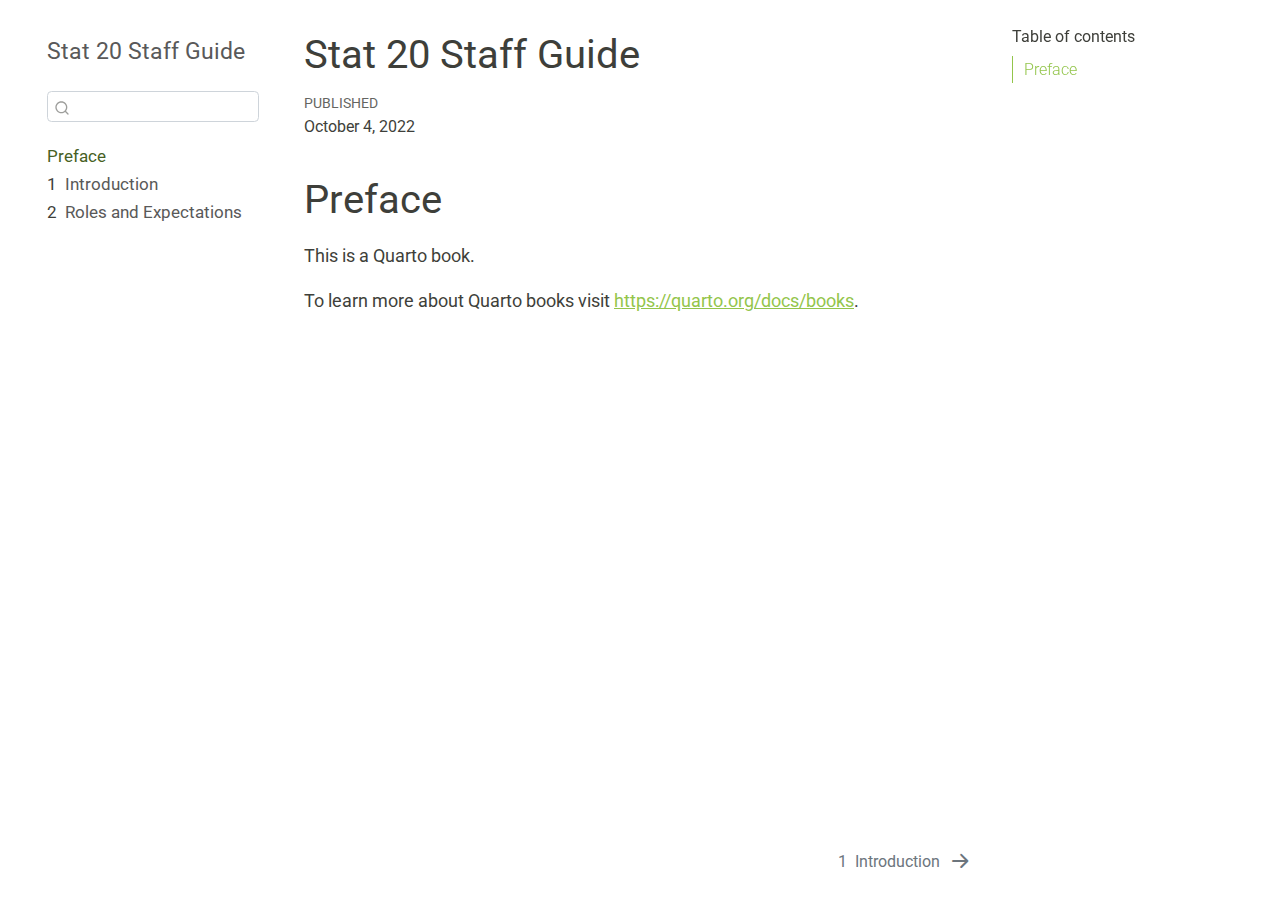
==== index.html @ 9187ca7d "Built site for gh-pages" ====
<!DOCTYPE html>
<html xmlns="http://www.w3.org/1999/xhtml" lang="en" xml:lang="en"><head>

<meta charset="utf-8">
<meta name="generator" content="quarto-1.1.113">

<meta name="viewport" content="width=device-width, initial-scale=1.0, user-scalable=yes">

<meta name="dcterms.date" content="2022-10-04">

<title>Stat 20 Staff Guide</title>
<style>
code{white-space: pre-wrap;}
span.smallcaps{font-variant: small-caps;}
div.columns{display: flex; gap: min(4vw, 1.5em);}
div.column{flex: 1;}
div.hanging-indent{margin-left: 1.5em; text-indent: -1.5em;}
ul.task-list{list-style: none;}
ul.task-list li input[type="checkbox"] {
  width: 0.8em;
  margin: 0 0.8em 0.2em -1.6em;
  vertical-align: middle;
}
</style>


<script src="site_libs/quarto-nav/quarto-nav.js"></script>
<script src="site_libs/quarto-nav/headroom.min.js"></script>
<script src="site_libs/clipboard/clipboard.min.js"></script>
<script src="site_libs/quarto-search/autocomplete.umd.js"></script>
<script src="site_libs/quarto-search/fuse.min.js"></script>
<script src="site_libs/quarto-search/quarto-search.js"></script>
<meta name="quarto:offset" content="./">
<link href="./intro.html" rel="next">
<script src="site_libs/quarto-html/quarto.js"></script>
<script src="site_libs/quarto-html/popper.min.js"></script>
<script src="site_libs/quarto-html/tippy.umd.min.js"></script>
<script src="site_libs/quarto-html/anchor.min.js"></script>
<link href="site_libs/quarto-html/tippy.css" rel="stylesheet">
<link href="site_libs/quarto-html/quarto-syntax-highlighting.css" rel="stylesheet" id="quarto-text-highlighting-styles">
<script src="site_libs/bootstrap/bootstrap.min.js"></script>
<link href="site_libs/bootstrap/bootstrap-icons.css" rel="stylesheet">
<link href="site_libs/bootstrap/bootstrap.min.css" rel="stylesheet" id="quarto-bootstrap" data-mode="light">
<script id="quarto-search-options" type="application/json">{
  "location": "sidebar",
  "copy-button": false,
  "collapse-after": 3,
  "panel-placement": "start",
  "type": "textbox",
  "limit": 20,
  "language": {
    "search-no-results-text": "No results",
    "search-matching-documents-text": "matching documents",
    "search-copy-link-title": "Copy link to search",
    "search-hide-matches-text": "Hide additional matches",
    "search-more-match-text": "more match in this document",
    "search-more-matches-text": "more matches in this document",
    "search-clear-button-title": "Clear",
    "search-detached-cancel-button-title": "Cancel",
    "search-submit-button-title": "Submit"
  }
}</script>


</head>

<body class="nav-sidebar floating">

<div id="quarto-search-results"></div>
  <header id="quarto-header" class="headroom fixed-top">
  <nav class="quarto-secondary-nav" data-bs-toggle="collapse" data-bs-target="#quarto-sidebar" aria-controls="quarto-sidebar" aria-expanded="false" aria-label="Toggle sidebar navigation" onclick="if (window.quartoToggleHeadroom) { window.quartoToggleHeadroom(); }">
    <div class="container-fluid d-flex justify-content-between">
      <h1 class="quarto-secondary-nav-title">Stat 20 Staff Guide</h1>
      <button type="button" class="quarto-btn-toggle btn" aria-label="Show secondary navigation">
        <i class="bi bi-chevron-right"></i>
      </button>
    </div>
  </nav>
</header>
<!-- content -->
<div id="quarto-content" class="quarto-container page-columns page-rows-contents page-layout-article">
<!-- sidebar -->
  <nav id="quarto-sidebar" class="sidebar collapse sidebar-navigation floating overflow-auto">
    <div class="pt-lg-2 mt-2 text-left sidebar-header">
    <div class="sidebar-title mb-0 py-0">
      <a href="./">Stat 20 Staff Guide</a> 
    </div>
      </div>
      <div class="mt-2 flex-shrink-0 align-items-center">
        <div class="sidebar-search">
        <div id="quarto-search" class="" title="Search"></div>
        </div>
      </div>
    <div class="sidebar-menu-container"> 
    <ul class="list-unstyled mt-1">
        <li class="sidebar-item">
  <div class="sidebar-item-container"> 
  <a href="./index.html" class="sidebar-item-text sidebar-link active">Preface</a>
  </div>
</li>
        <li class="sidebar-item">
  <div class="sidebar-item-container"> 
  <a href="./intro.html" class="sidebar-item-text sidebar-link"><span class="chapter-number">1</span>&nbsp; <span class="chapter-title">Introduction</span></a>
  </div>
</li>
        <li class="sidebar-item">
  <div class="sidebar-item-container"> 
  <a href="./roles-and-expectations.html" class="sidebar-item-text sidebar-link"><span class="chapter-number">2</span>&nbsp; <span class="chapter-title">Roles and Expectations</span></a>
  </div>
</li>
    </ul>
    </div>
</nav>
<!-- margin-sidebar -->
    <div id="quarto-margin-sidebar" class="sidebar margin-sidebar">
        <nav id="TOC" role="doc-toc" class="toc-active">
    <h2 id="toc-title">Table of contents</h2>
   
  <ul>
  <li><a href="#preface" id="toc-preface" class="nav-link active" data-scroll-target="#preface">Preface</a></li>
  </ul>
</nav>
    </div>
<!-- main -->
<main class="content" id="quarto-document-content">

<header id="title-block-header" class="quarto-title-block default">
<div class="quarto-title">
<h1 class="title d-none d-lg-block">Stat 20 Staff Guide</h1>
</div>



<div class="quarto-title-meta">

    
    <div>
    <div class="quarto-title-meta-heading">Published</div>
    <div class="quarto-title-meta-contents">
      <p class="date">October 4, 2022</p>
    </div>
  </div>
    
  </div>
  

</header>

<section id="preface" class="level1 unnumbered">
<h1 class="unnumbered">Preface</h1>
<p>This is a Quarto book.</p>
<p>To learn more about Quarto books visit <a href="https://quarto.org/docs/books" class="uri">https://quarto.org/docs/books</a>.</p>


</section>

</main> <!-- /main -->
<script id="quarto-html-after-body" type="application/javascript">
window.document.addEventListener("DOMContentLoaded", function (event) {
  const toggleBodyColorMode = (bsSheetEl) => {
    const mode = bsSheetEl.getAttribute("data-mode");
    const bodyEl = window.document.querySelector("body");
    if (mode === "dark") {
      bodyEl.classList.add("quarto-dark");
      bodyEl.classList.remove("quarto-light");
    } else {
      bodyEl.classList.add("quarto-light");
      bodyEl.classList.remove("quarto-dark");
    }
  }
  const toggleBodyColorPrimary = () => {
    const bsSheetEl = window.document.querySelector("link#quarto-bootstrap");
    if (bsSheetEl) {
      toggleBodyColorMode(bsSheetEl);
    }
  }
  toggleBodyColorPrimary();  
  const icon = "";
  const anchorJS = new window.AnchorJS();
  anchorJS.options = {
    placement: 'right',
    icon: icon
  };
  anchorJS.add('.anchored');
  const clipboard = new window.ClipboardJS('.code-copy-button', {
    target: function(trigger) {
      return trigger.previousElementSibling;
    }
  });
  clipboard.on('success', function(e) {
    // button target
    const button = e.trigger;
    // don't keep focus
    button.blur();
    // flash "checked"
    button.classList.add('code-copy-button-checked');
    var currentTitle = button.getAttribute("title");
    button.setAttribute("title", "Copied!");
    setTimeout(function() {
      button.setAttribute("title", currentTitle);
      button.classList.remove('code-copy-button-checked');
    }, 1000);
    // clear code selection
    e.clearSelection();
  });
  function tippyHover(el, contentFn) {
    const config = {
      allowHTML: true,
      content: contentFn,
      maxWidth: 500,
      delay: 100,
      arrow: false,
      appendTo: function(el) {
          return el.parentElement;
      },
      interactive: true,
      interactiveBorder: 10,
      theme: 'quarto',
      placement: 'bottom-start'
    };
    window.tippy(el, config); 
  }
  const noterefs = window.document.querySelectorAll('a[role="doc-noteref"]');
  for (var i=0; i<noterefs.length; i++) {
    const ref = noterefs[i];
    tippyHover(ref, function() {
      // use id or data attribute instead here
      let href = ref.getAttribute('data-footnote-href') || ref.getAttribute('href');
      try { href = new URL(href).hash; } catch {}
      const id = href.replace(/^#\/?/, "");
      const note = window.document.getElementById(id);
      return note.innerHTML;
    });
  }
  var bibliorefs = window.document.querySelectorAll('a[role="doc-biblioref"]');
  for (var i=0; i<bibliorefs.length; i++) {
    const ref = bibliorefs[i];
    const cites = ref.parentNode.getAttribute('data-cites').split(' ');
    tippyHover(ref, function() {
      var popup = window.document.createElement('div');
      cites.forEach(function(cite) {
        var citeDiv = window.document.createElement('div');
        citeDiv.classList.add('hanging-indent');
        citeDiv.classList.add('csl-entry');
        var biblioDiv = window.document.getElementById('ref-' + cite);
        if (biblioDiv) {
          citeDiv.innerHTML = biblioDiv.innerHTML;
        }
        popup.appendChild(citeDiv);
      });
      return popup.innerHTML;
    });
  }
});
</script>
<nav class="page-navigation">
  <div class="nav-page nav-page-previous">
  </div>
  <div class="nav-page nav-page-next">
      <a href="./intro.html" class="pagination-link">
        <span class="nav-page-text"><span class="chapter-number">1</span>&nbsp; <span class="chapter-title">Introduction</span></span> <i class="bi bi-arrow-right-short"></i>
      </a>
  </div>
</nav>
</div> <!-- /content -->



</body></html>
---- site_libs/quarto-html/tippy.css ----
.tippy-box[data-animation=fade][data-state=hidden]{opacity:0}[data-tippy-root]{max-width:calc(100vw - 10px)}.tippy-box{position:relative;background-color:#333;color:#fff;border-radius:4px;font-size:14px;line-height:1.4;white-space:normal;outline:0;transition-property:transform,visibility,opacity}.tippy-box[data-placement^=top]>.tippy-arrow{bottom:0}.tippy-box[data-placement^=top]>.tippy-arrow:before{bottom:-7px;left:0;border-width:8px 8px 0;border-top-color:initial;transform-origin:center top}.tippy-box[data-placement^=bottom]>.tippy-arrow{top:0}.tippy-box[data-placement^=bottom]>.tippy-arrow:before{top:-7px;left:0;border-width:0 8px 8px;border-bottom-color:initial;transform-origin:center bottom}.tippy-box[data-placement^=left]>.tippy-arrow{right:0}.tippy-box[data-placement^=left]>.tippy-arrow:before{border-width:8px 0 8px 8px;border-left-color:initial;right:-7px;transform-origin:center left}.tippy-box[data-placement^=right]>.tippy-arrow{left:0}.tippy-box[data-placement^=right]>.tippy-arrow:before{left:-7px;border-width:8px 8px 8px 0;border-right-color:initial;transform-origin:center right}.tippy-box[data-inertia][data-state=visible]{transition-timing-function:cubic-bezier(.54,1.5,.38,1.11)}.tippy-arrow{width:16px;height:16px;color:#333}.tippy-arrow:before{content:"";position:absolute;border-color:transparent;border-style:solid}.tippy-content{position:relative;padding:5px 9px;z-index:1}
---- site_libs/quarto-html/quarto-syntax-highlighting.css ----
/* quarto syntax highlight colors */
:root {
  --quarto-hl-ot-color: #003B4F;
  --quarto-hl-at-color: #657422;
  --quarto-hl-ss-color: #20794D;
  --quarto-hl-an-color: #5E5E5E;
  --quarto-hl-fu-color: #4758AB;
  --quarto-hl-st-color: #20794D;
  --quarto-hl-cf-color: #003B4F;
  --quarto-hl-op-color: #5E5E5E;
  --quarto-hl-er-color: #AD0000;
  --quarto-hl-bn-color: #AD0000;
  --quarto-hl-al-color: #AD0000;
  --quarto-hl-va-color: #111111;
  --quarto-hl-bu-color: inherit;
  --quarto-hl-ex-color: inherit;
  --quarto-hl-pp-color: #AD0000;
  --quarto-hl-in-color: #5E5E5E;
  --quarto-hl-vs-color: #20794D;
  --quarto-hl-wa-color: #5E5E5E;
  --quarto-hl-do-color: #5E5E5E;
  --quarto-hl-im-color: #00769E;
  --quarto-hl-ch-color: #20794D;
  --quarto-hl-dt-color: #AD0000;
  --quarto-hl-fl-color: #AD0000;
  --quarto-hl-co-color: #5E5E5E;
  --quarto-hl-cv-color: #5E5E5E;
  --quarto-hl-cn-color: #8f5902;
  --quarto-hl-sc-color: #5E5E5E;
  --quarto-hl-dv-color: #AD0000;
  --quarto-hl-kw-color: #003B4F;
}

/* other quarto variables */
:root {
  --quarto-font-monospace: SFMono-Regular, Menlo, Monaco, Consolas, "Liberation Mono", "Courier New", monospace;
}

pre > code.sourceCode > span {
  color: #003B4F;
}

code span {
  color: #003B4F;
}

code.sourceCode > span {
  color: #003B4F;
}

div.sourceCode,
div.sourceCode pre.sourceCode {
  color: #003B4F;
}

code span.ot {
  color: #003B4F;
}

code span.at {
  color: #657422;
}

code span.ss {
  color: #20794D;
}

code span.an {
  color: #5E5E5E;
}

code span.fu {
  color: #4758AB;
}

code span.st {
  color: #20794D;
}

code span.cf {
  color: #003B4F;
}

code span.op {
  color: #5E5E5E;
}

code span.er {
  color: #AD0000;
}

code span.bn {
  color: #AD0000;
}

code span.al {
  color: #AD0000;
}

code span.va {
  color: #111111;
}

code span.pp {
  color: #AD0000;
}

code span.in {
  color: #5E5E5E;
}

code span.vs {
  color: #20794D;
}

code span.wa {
  color: #5E5E5E;
  font-style: italic;
}

code span.do {
  color: #5E5E5E;
  font-style: italic;
}

code span.im {
  color: #00769E;
}

code span.ch {
  color: #20794D;
}

code span.dt {
  color: #AD0000;
}

code span.fl {
  color: #AD0000;
}

code span.co {
  color: #5E5E5E;
}

code span.cv {
  color: #5E5E5E;
  font-style: italic;
}

code span.cn {
  color: #8f5902;
}

code span.sc {
  color: #5E5E5E;
}

code span.dv {
  color: #AD0000;
}

code span.kw {
  color: #003B4F;
}

.prevent-inlining {
  content: "</";
}

/*# sourceMappingURL=debc5d5d77c3f9108843748ff7464032.css.map */
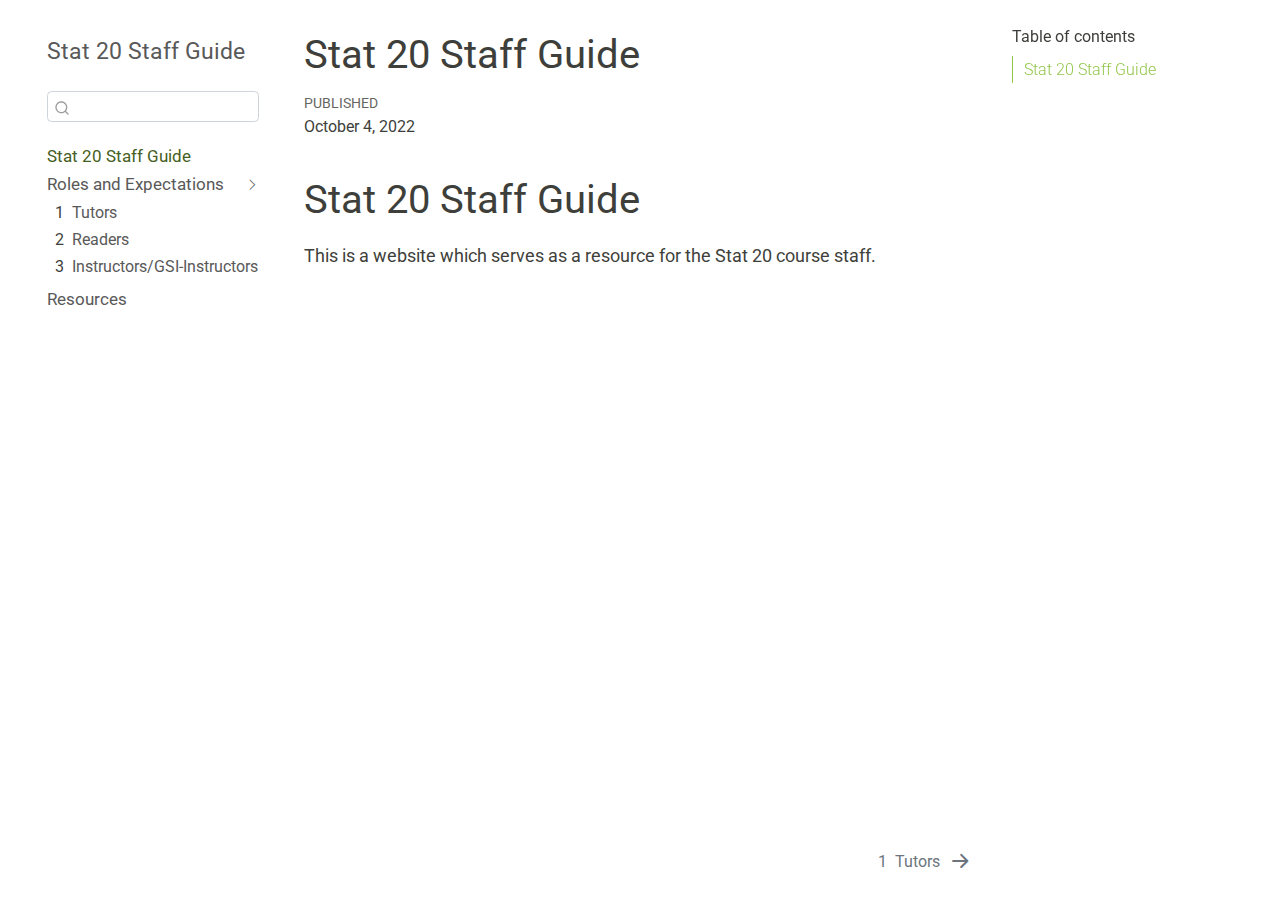
==== commit a3e211ed: "Built site for gh-pages" ====
--- a/index.html
+++ b/index.html
@@ -2,7 +2,7 @@
 <html xmlns="http://www.w3.org/1999/xhtml" lang="en" xml:lang="en"><head>
 
 <meta charset="utf-8">
-<meta name="generator" content="quarto-1.1.113">
+<meta name="generator" content="quarto-1.2.269">
 
 <meta name="viewport" content="width=device-width, initial-scale=1.0, user-scalable=yes">
 
@@ -13,7 +13,7 @@
 code{white-space: pre-wrap;}
 span.smallcaps{font-variant: small-caps;}
 div.columns{display: flex; gap: min(4vw, 1.5em);}
-div.column{flex: 1;}
+div.column{flex: auto; overflow-x: auto;}
 div.hanging-indent{margin-left: 1.5em; text-indent: -1.5em;}
 ul.task-list{list-style: none;}
 ul.task-list li input[type="checkbox"] {
@@ -31,7 +31,7 @@
 <script src="site_libs/quarto-search/fuse.min.js"></script>
 <script src="site_libs/quarto-search/quarto-search.js"></script>
 <meta name="quarto:offset" content="./">
-<link href="./intro.html" rel="next">
+<link href="./tutors.html" rel="next">
 <script src="site_libs/quarto-html/quarto.js"></script>
 <script src="site_libs/quarto-html/popper.min.js"></script>
 <script src="site_libs/quarto-html/tippy.umd.min.js"></script>
@@ -95,19 +95,37 @@
     <ul class="list-unstyled mt-1">
         <li class="sidebar-item">
   <div class="sidebar-item-container"> 
-  <a href="./index.html" class="sidebar-item-text sidebar-link active">Preface</a>
+  <a href="./index.html" class="sidebar-item-text sidebar-link active">Stat 20 Staff Guide</a>
   </div>
 </li>
-        <li class="sidebar-item">
+        <li class="sidebar-item sidebar-item-section">
+      <div class="sidebar-item-container"> 
+            <a class="sidebar-item-text sidebar-link text-start" data-bs-toggle="collapse" data-bs-target="#quarto-sidebar-section-1" aria-expanded="true">Roles and Expectations</a>
+          <a class="sidebar-item-toggle text-start" data-bs-toggle="collapse" data-bs-target="#quarto-sidebar-section-1" aria-expanded="true">
+            <i class="bi bi-chevron-right ms-2"></i>
+          </a> 
+      </div>
+      <ul id="quarto-sidebar-section-1" class="collapse list-unstyled sidebar-section depth1 show">  
+          <li class="sidebar-item">
   <div class="sidebar-item-container"> 
-  <a href="./intro.html" class="sidebar-item-text sidebar-link"><span class="chapter-number">1</span>&nbsp; <span class="chapter-title">Introduction</span></a>
+  <a href="./tutors.html" class="sidebar-item-text sidebar-link"><span class="chapter-number">1</span>&nbsp; <span class="chapter-title">Tutors</span></a>
   </div>
 </li>
-        <li class="sidebar-item">
+          <li class="sidebar-item">
   <div class="sidebar-item-container"> 
-  <a href="./roles-and-expectations.html" class="sidebar-item-text sidebar-link"><span class="chapter-number">2</span>&nbsp; <span class="chapter-title">Roles and Expectations</span></a>
+  <a href="./readers.html" class="sidebar-item-text sidebar-link"><span class="chapter-number">2</span>&nbsp; <span class="chapter-title">Readers</span></a>
   </div>
 </li>
+          <li class="sidebar-item">
+  <div class="sidebar-item-container"> 
+  <a href="./instructors.html" class="sidebar-item-text sidebar-link"><span class="chapter-number">3</span>&nbsp; <span class="chapter-title">Instructors/GSI-Instructors</span></a>
+  </div>
+</li>
+      </ul>
+  </li>
+        <li class="sidebar-item sidebar-item-section">
+      <span class="sidebar-item-text sidebar-link text-start">Resources</span>
+  </li>
     </ul>
     </div>
 </nav>
@@ -117,7 +135,7 @@
     <h2 id="toc-title">Table of contents</h2>
    
   <ul>
-  <li><a href="#preface" id="toc-preface" class="nav-link active" data-scroll-target="#preface">Preface</a></li>
+  <li><a href="#stat-20-staff-guide" id="toc-stat-20-staff-guide" class="nav-link active" data-scroll-target="#stat-20-staff-guide">Stat 20 Staff Guide</a></li>
   </ul>
 </nav>
     </div>
@@ -140,16 +158,16 @@
       <p class="date">October 4, 2022</p>
     </div>
   </div>
+  
     
   </div>
   
 
 </header>
 
-<section id="preface" class="level1 unnumbered">
-<h1 class="unnumbered">Preface</h1>
-<p>This is a Quarto book.</p>
-<p>To learn more about Quarto books visit <a href="https://quarto.org/docs/books" class="uri">https://quarto.org/docs/books</a>.</p>
+<section id="stat-20-staff-guide" class="level1 unnumbered">
+<h1 class="unnumbered">Stat 20 Staff Guide</h1>
+<p>This is a website which serves as a resource for the Stat 20 course staff.</p>
 
 
 </section>
@@ -196,7 +214,24 @@
     button.classList.add('code-copy-button-checked');
     var currentTitle = button.getAttribute("title");
     button.setAttribute("title", "Copied!");
+    let tooltip;
+    if (window.bootstrap) {
+      button.setAttribute("data-bs-toggle", "tooltip");
+      button.setAttribute("data-bs-placement", "left");
+      button.setAttribute("data-bs-title", "Copied!");
+      tooltip = new bootstrap.Tooltip(button, 
+        { trigger: "manual", 
+          customClass: "code-copy-button-tooltip",
+          offset: [0, -8]});
+      tooltip.show();    
+    }
     setTimeout(function() {
+      if (tooltip) {
+        tooltip.hide();
+        button.removeAttribute("data-bs-title");
+        button.removeAttribute("data-bs-toggle");
+        button.removeAttribute("data-bs-placement");
+      }
       button.setAttribute("title", currentTitle);
       button.classList.remove('code-copy-button-checked');
     }, 1000);
@@ -232,24 +267,42 @@
       return note.innerHTML;
     });
   }
+  const findCites = (el) => {
+    const parentEl = el.parentElement;
+    if (parentEl) {
+      const cites = parentEl.dataset.cites;
+      if (cites) {
+        return {
+          el,
+          cites: cites.split(' ')
+        };
+      } else {
+        return findCites(el.parentElement)
+      }
+    } else {
+      return undefined;
+    }
+  };
   var bibliorefs = window.document.querySelectorAll('a[role="doc-biblioref"]');
   for (var i=0; i<bibliorefs.length; i++) {
     const ref = bibliorefs[i];
-    const cites = ref.parentNode.getAttribute('data-cites').split(' ');
-    tippyHover(ref, function() {
-      var popup = window.document.createElement('div');
-      cites.forEach(function(cite) {
-        var citeDiv = window.document.createElement('div');
-        citeDiv.classList.add('hanging-indent');
-        citeDiv.classList.add('csl-entry');
-        var biblioDiv = window.document.getElementById('ref-' + cite);
-        if (biblioDiv) {
-          citeDiv.innerHTML = biblioDiv.innerHTML;
-        }
-        popup.appendChild(citeDiv);
+    const citeInfo = findCites(ref);
+    if (citeInfo) {
+      tippyHover(citeInfo.el, function() {
+        var popup = window.document.createElement('div');
+        citeInfo.cites.forEach(function(cite) {
+          var citeDiv = window.document.createElement('div');
+          citeDiv.classList.add('hanging-indent');
+          citeDiv.classList.add('csl-entry');
+          var biblioDiv = window.document.getElementById('ref-' + cite);
+          if (biblioDiv) {
+            citeDiv.innerHTML = biblioDiv.innerHTML;
+          }
+          popup.appendChild(citeDiv);
+        });
+        return popup.innerHTML;
       });
-      return popup.innerHTML;
-    });
+    }
   }
 });
 </script>
@@ -257,8 +310,8 @@
   <div class="nav-page nav-page-previous">
   </div>
   <div class="nav-page nav-page-next">
-      <a href="./intro.html" class="pagination-link">
-        <span class="nav-page-text"><span class="chapter-number">1</span>&nbsp; <span class="chapter-title">Introduction</span></span> <i class="bi bi-arrow-right-short"></i>
+      <a href="./tutors.html" class="pagination-link">
+        <span class="nav-page-text"><span class="chapter-number">1</span>&nbsp; <span class="chapter-title">Tutors</span></span> <i class="bi bi-arrow-right-short"></i>
       </a>
   </div>
 </nav>
